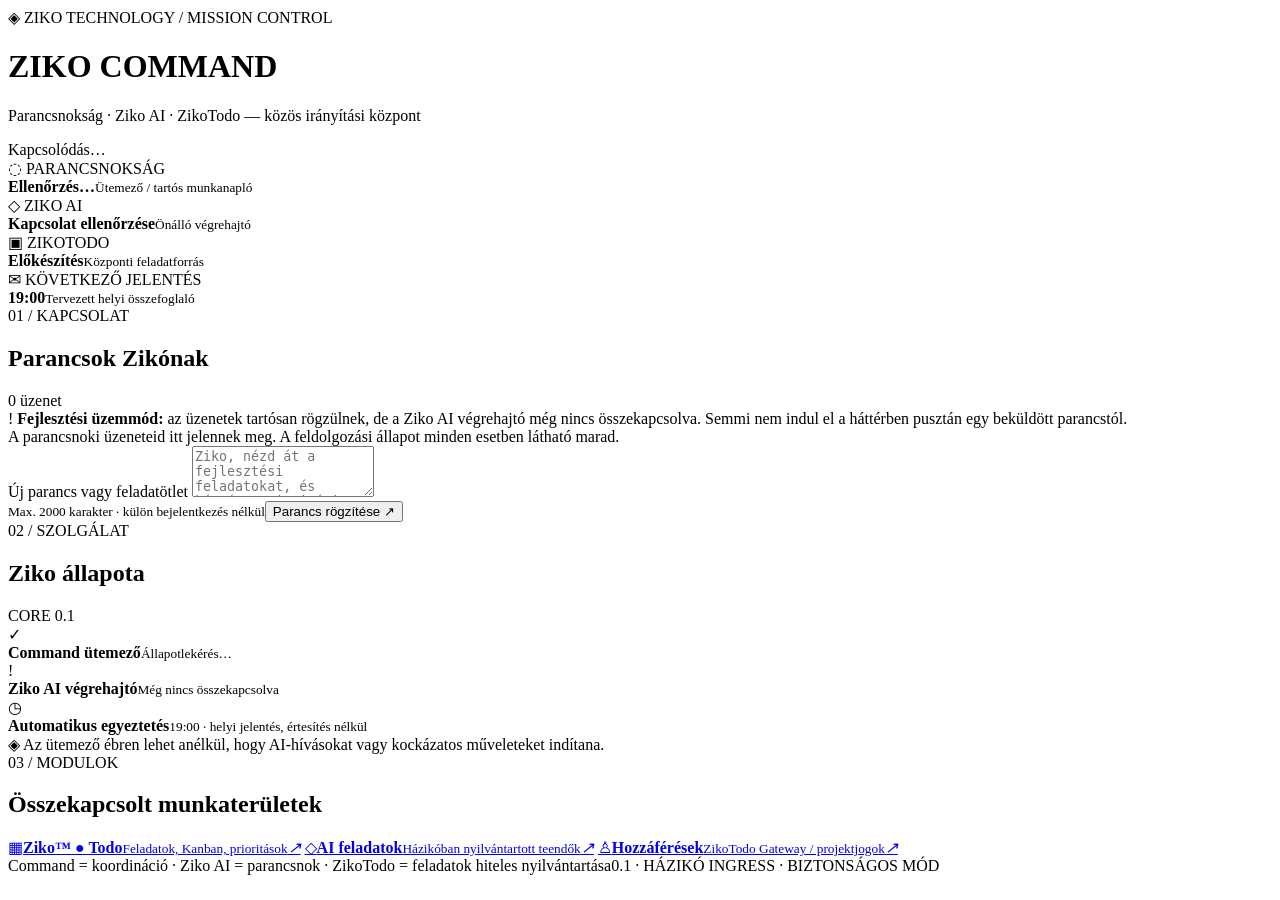
==== ziko_command/web/index.html @ 160db227 "feat(ziko-command): responsive mission-control interface index.html" ====
<!doctype html>
<html lang="hu">
<head>
<meta charset="utf-8">
<meta name="viewport" content="width=device-width,initial-scale=1">
<meta name="theme-color" content="#080f19">
<title>ZIKO Command · Parancsnokság</title>
<link rel="stylesheet" href="style.css">
<script src="app.js" defer></script>
</head>
<body>
<main class="shell">
  <header class="top">
    <div class="identity">
      <div class="kicker"><span class="mark">◈</span> ZIKO TECHNOLOGY / MISSION CONTROL</div>
      <h1>ZIKO <span>COMMAND</span></h1>
      <p>Parancsnokság · Ziko AI · ZikoTodo — közös irányítási központ</p>
    </div>
    <div class="topStatus"><span class="pulse" id="pulse-dot"></span><span id="pulse-title">Kapcsolódás…</span></div>
  </header>

  <section class="tiles" aria-label="Állapotok">
    <article class="tile cyan"><div class="tileLabel">◌ PARANCSNOKSÁG</div><strong id="engine-state">Ellenőrzés…</strong><small>Ütemező / tartós munkanapló</small></article>
    <article class="tile violet"><div class="tileLabel">◇ ZIKO AI</div><strong id="ai-state">Kapcsolat ellenőrzése</strong><small>Önálló végrehajtó</small></article>
    <article class="tile gold"><div class="tileLabel">▣ ZIKOTODO</div><strong id="todo-state">Előkészítés</strong><small>Központi feladatforrás</small></article>
    <article class="tile green"><div class="tileLabel">✉ KÖVETKEZŐ JELENTÉS</div><strong id="digest-time">19:00</strong><small>Tervezett helyi összefoglaló</small></article>
  </section>

  <div class="content">
    <section class="panel primary">
      <div class="sectionHead"><div><span class="micro">01 / KAPCSOLAT</span><h2>Parancsok Zikónak</h2></div><span class="pill" id="inbox-count">0 üzenet</span></div>
      <div class="disclosure" role="note"><span class="disclosure-icon">!</span>
        <span><b>Fejlesztési üzemmód:</b> az üzenetek tartósan rögzülnek, de a Ziko AI végrehajtó még nincs összekapcsolva. Semmi nem indul el a háttérben pusztán egy beküldött parancstól.</span></div>
      <div class="feed" id="feed" aria-live="polite">
        <div class="placeholder">A parancsnoki üzeneteid itt jelennek meg. A feldolgozási állapot minden esetben látható marad.</div>
      </div>
      <form id="form" class="composer">
        <label for="message">Új parancs vagy feladatötlet</label>
        <textarea id="message" maxlength="2000" rows="3" placeholder="Ziko, nézd át a fejlesztési feladatokat, és készíts prioritási javaslatot…" required></textarea>
        <div class="composeActions"><small>Max. 2000 karakter · külön bejelentkezés nélkül</small><button type="submit" id="send">Parancs rögzítése <span>↗</span></button></div>
      </form>
      <div class="notice" id="notice" role="status"></div>
    </section>

    <aside class="side">
      <section class="panel pulsePanel">
        <div class="sectionHead"><div><span class="micro">02 / SZOLGÁLAT</span><h2>Ziko állapota</h2></div><span class="chip">CORE 0.1</span></div>
        <div class="statusRow"><span class="statusGlyph green">✓</span><div><strong>Command ütemező</strong><small id="last-heartbeat">Állapotlekérés…</small></div></div>
        <div class="statusRow"><span class="statusGlyph amber">!</span><div><strong>Ziko AI végrehajtó</strong><small id="executor-detail">Még nincs összekapcsolva</small></div></div>
        <div class="statusRow"><span class="statusGlyph violet">◷</span><div><strong>Automatikus egyeztetés</strong><small id="digest-detail">19:00 · helyi jelentés, értesítés nélkül</small></div></div>
        <div class="divider"></div>
        <div class="policy">◈ Az ütemező ébren lehet anélkül, hogy AI-hívásokat vagy kockázatos műveleteket indítana.</div>
      </section>

      <section class="panel linksPanel">
        <div class="sectionHead"><div><span class="micro">03 / MODULOK</span><h2>Összekapcsolt munkaterületek</h2></div></div>
        <a href="/ziko-todo/attekintes" class="module"><span class="moduleIcon">▦</span><span><strong>Ziko™ ● Todo</strong><small>Feladatok, Kanban, prioritások</small></span><i>↗</i></a>
        <a href="/ziko-todo/ai" class="module"><span class="moduleIcon">◇</span><span><strong>AI feladatok</strong><small>Házikóban nyilvántartott teendők</small></span><i>↗</i></a>
        <a href="/ziko-todo/hozzaferesek" class="module"><span class="moduleIcon">♙</span><span><strong>Hozzáférések</strong><small>ZikoTodo Gateway / projektjogok</small></span><i>↗</i></a>
      </section>
    </aside>
  </div>

  <footer><span>Command = koordináció · Ziko AI = parancsnok · ZikoTodo = feladatok hiteles nyilvántartása</span><span class="footRight">0.1 · HÁZIKÓ INGRESS · BIZTONSÁGOS MÓD</span></footer>
</main>
</body></html>
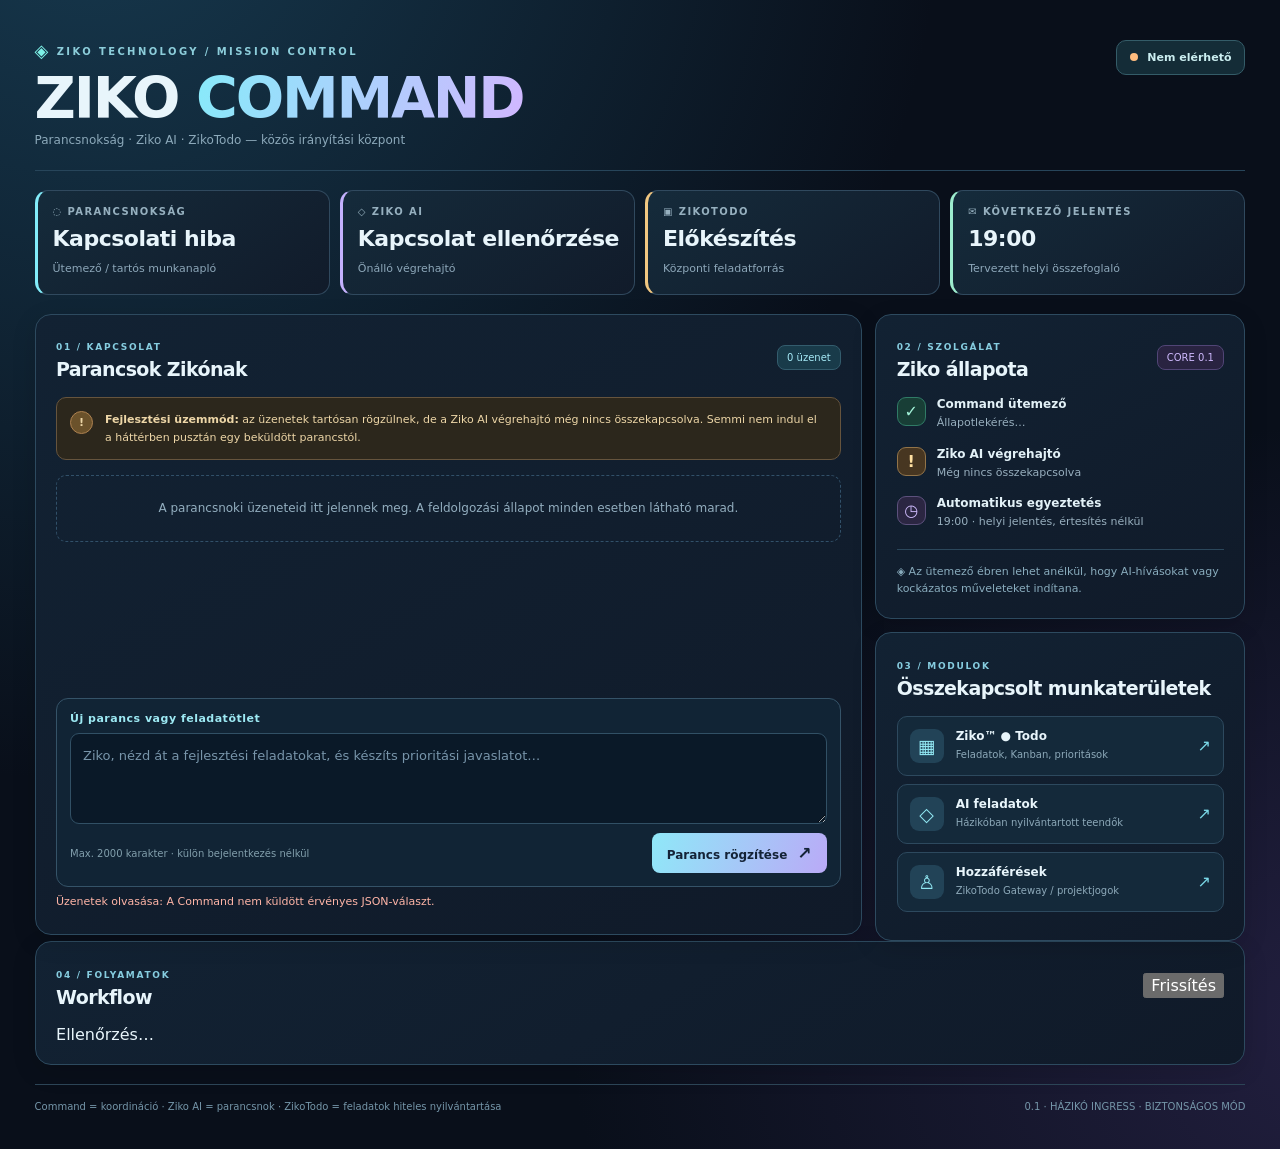
==== commit 1a50fef8: "Command 0.2 rc1: owner-only Workflow monitor and docs (ziko_command/web/index.html)" ====
--- a/ziko_command/web/index.html
+++ b/ziko_command/web/index.html
@@ -61,6 +61,16 @@
     </aside>
   </div>
 
+  <section class="panel wf-board" aria-label="Workflow felügyelet">
+    <div class="sectionHead">
+      <div><span class="micro">04 / FOLYAMATOK</span><h2>Workflow</h2></div>
+      <button id="wf-refresh" type="button" class="wf-control">Frissítés</button>
+    </div>
+    <div id="wf-state" class="wf-status" role="status">Ellenőrzés…</div>
+    <div id="wf-agents" class="wf-agents"></div>
+    <div id="wf-jobs" class="wf-jobs"></div>
+  </section>
   <footer><span>Command = koordináció · Ziko AI = parancsnok · ZikoTodo = feladatok hiteles nyilvántartása</span><span class="footRight">0.1 · HÁZIKÓ INGRESS · BIZTONSÁGOS MÓD</span></footer>
 </main>
 </body></html>
+
--- a/ziko_command/web/style.css
+++ b/ziko_command/web/style.css
@@ -0,0 +1,68 @@
+:root{color-scheme:dark;--bg:#080e17;--panel:#111d2c;--line:#294258;--text:#e8f5fb;--muted:#8ca9ba;--cyan:#82ecfa;--violet:#c4b1fd;--gold:#f1c781;--green:#9decce}
+*{box-sizing:border-box}
+body{margin:0;min-height:100vh;background:radial-gradient(ellipse at 7% -15%,#173b51,transparent 51%),radial-gradient(ellipse at 110% 90%,#242042,transparent 42%),#090f1a;font-family:Inter,"Segoe UI",system-ui,sans-serif;color:var(--text)}
+button,textarea{font:inherit}button:focus-visible,textarea:focus-visible,a:focus-visible{outline:2px solid var(--cyan);outline-offset:3px}
+.shell{max-width:1540px;margin:0 auto;padding:clamp(13px,2.7vw,35px)}
+.top{display:flex;justify-content:space-between;align-items:flex-start;gap:14px;padding:5px 0 23px;border-bottom:1px solid #27455a;flex-wrap:wrap}
+.kicker{color:#8ccdda;font-size:10px;font-weight:850;letter-spacing:2.4px}
+.mark{color:#7df1e7;font-size:18px;vertical-align:-2px}
+h1{font-weight:900;line-height:1.04;font-size:clamp(31px,5.5vw,57px);letter-spacing:-2.2px;margin:8px 0 5px}
+h1 span{background:linear-gradient(105deg,#87eafa,#d1b7ff);color:transparent;-webkit-background-clip:text;background-clip:text}
+.top p{color:var(--muted);font-size:12px;margin:0}
+.topStatus{display:flex;gap:9px;align-items:center;color:#cbeef0;background:#142c37;border:1px solid #345c68;padding:10px 13px;border-radius:10px;font-size:11px;font-weight:750}
+.pulse{width:8px;height:8px;border-radius:50%;background:#839dac;flex:none}
+.pulse.online{background:#65e8be;box-shadow:0 0 10px #65e8be88}.pulse.offline{background:#ffbd7f}
+.tiles{display:grid;grid-template-columns:repeat(4,minmax(0,1fr));gap:10px;margin:19px 0}
+.tile{min-height:105px;padding:15px;border:1px solid #30495e;background:linear-gradient(145deg,#152b3b,#111b2a);border-radius:13px;border-left:3px solid #90ddf1}
+.tile.cyan{border-left-color:var(--cyan)}.tile.violet{border-left-color:var(--violet)}.tile.gold{border-left-color:var(--gold)}.tile.green{border-left-color:var(--green)}
+.tileLabel{color:#96b0bf;font-size:10px;letter-spacing:1.4px;font-weight:800}
+.tile strong{display:block;font-size:clamp(16px,1.9vw,22px);margin:9px 0 6px;letter-spacing:-.5px}
+.tile small{color:#8da7b9;font-size:11px}
+.content{display:grid;grid-template-columns:minmax(0,1.9fr) minmax(285px,.85fr);gap:13px;align-items:start}
+.panel{border:1px solid #2d4a5f;background:linear-gradient(150deg,#122233,#101a29);border-radius:16px;padding:clamp(13px,1.6vw,21px);box-shadow:0 7px 25px #0002}
+.panel.primary{min-height:590px}
+.side{display:grid;gap:13px}
+.sectionHead{display:flex;justify-content:space-between;gap:12px;align-items:center;margin-bottom:17px}
+.sectionHead h2{font-size:19px;letter-spacing:-.6px;margin:4px 0 0}
+.micro{font-weight:800;color:#86cde0;letter-spacing:1.7px;font-size:9px}
+.pill,.chip{font-size:10px;color:#a6eaf7;border-radius:8px;padding:6px 9px;border:1px solid #335c6d;background:#193b4a}
+.chip{color:#ceb9fd;border-color:#514576;background:#292341}
+.disclosure{display:flex;align-items:flex-start;gap:12px;background:#2c271c;border:1px solid #66543d;color:#edd6a7;border-radius:10px;padding:13px;font-size:11px;line-height:1.6}
+.disclosure-icon{background:#6b522b;border:1px solid #ad8150;font-weight:900;display:inline-flex;justify-content:center;align-items:center;border-radius:50%;height:23px;width:23px;flex:none}
+.feed{min-height:238px;max-height:420px;overflow:auto;display:flex;gap:9px;flex-direction:column;align-items:stretch;padding:15px 0;scrollbar-width:thin}
+.placeholder{border:1px dashed #315069;border-radius:10px;padding:22px 15px;text-align:center;color:#93aebf;font-size:12px;line-height:1.7}
+.msg{border:1px solid #344d62;border-radius:12px;padding:12px 14px;background:#16283a}
+.msg .msgHeader{display:flex;justify-content:space-between;gap:8px;align-items:center;color:#85d9e9;font-weight:800;font-size:11px;margin-bottom:6px}
+.msg .body{white-space:pre-wrap;overflow-wrap:anywhere;color:#e8f5fa;font-size:13px;line-height:1.55}
+.msg .meta{margin-top:7px;color:#aec0c8;font-size:10px}
+.composer{border:1px solid #355368;background:#112435;border-radius:12px;padding:13px}
+.composer label{display:block;color:#9de9f3;font-size:11px;font-weight:800;margin-bottom:8px;letter-spacing:.5px}
+textarea{display:block;width:100%;resize:vertical;min-height:91px;max-height:300px;border:1px solid #315065;background:#0a1928;color:#e6f5fd;border-radius:9px;padding:12px;font-size:13px;line-height:1.55;outline:0}
+textarea:focus{border-color:#8eeaf8;box-shadow:0 0 0 2px #70ecff24}
+textarea::placeholder{color:#7895aa}
+.composeActions{display:flex;justify-content:space-between;align-items:center;gap:8px;margin-top:9px;flex-wrap:wrap}
+.composeActions small{color:#829fac;font-size:10px}
+button{cursor:pointer}
+#send{border:0;border-radius:8px;padding:10px 15px;min-height:37px;background:linear-gradient(110deg,#8fe8f8,#baaaf7);color:#142337;font-weight:900;font-size:12px}
+#send:hover{filter:brightness(1.12)}#send:disabled{opacity:.45;cursor:not-allowed}
+#send span{font-size:17px;margin-left:6px}
+.notice{min-height:18px;margin-top:8px;color:#a8efd9;font-size:11px}
+.notice.error{color:#ffb5a7}
+.statusRow{display:flex;align-items:flex-start;gap:11px;margin:15px 0}
+.statusRow strong,.statusRow small{display:block}
+.statusRow strong{font-size:12px;color:#e2f1f7}
+.statusRow small{font-size:11px;margin-top:4px;line-height:1.5;color:#98afbe}
+.statusGlyph{display:flex;width:29px;height:29px;align-items:center;justify-content:center;border-radius:9px;border:1px solid #4c6176;flex:none;background:#1a3241;font-weight:900}
+.statusGlyph.green{color:#a2f2d8;border-color:#307b66;background:#183e36}
+.statusGlyph.amber{color:#ffe0a1;border-color:#927449;background:#473621}
+.statusGlyph.violet{color:#d1bdff;border-color:#5d517d;background:#2b2642}
+.divider{border-top:1px solid #2b475b;margin:18px 0 13px}
+.policy{color:#89acbd;line-height:1.6;font-size:11px}
+.module{display:flex;align-items:center;gap:12px;text-decoration:none;color:inherit;border:1px solid #2d495e;border-radius:10px;padding:12px;margin:8px 0;background:#14293a}
+.module:hover{border-color:#6dbbd1;background:#19384a}.moduleIcon{display:inline-flex;align-items:center;justify-content:center;border-radius:9px;width:34px;height:34px;background:#224357;color:#92e8f3;font-size:19px;flex:none}
+.module>span:nth-child(2){flex:1;min-width:0}.module strong,.module small{display:block}
+.module strong{font-size:12px}.module small{color:#8da9b9;font-size:10px;line-height:1.5;margin-top:4px}.module i{font-style:normal;color:#7bd9e8}
+footer{display:flex;justify-content:space-between;gap:10px;color:#7596a9;font-size:10px;border-top:1px solid #2c4456;margin-top:19px;padding-top:14px;flex-wrap:wrap;line-height:1.5}
+@media(max-width:1060px){.tiles{grid-template-columns:repeat(2,minmax(0,1fr))}.content{grid-template-columns:minmax(0,1fr)}.side{grid-template-columns:1fr 1fr}.panel.primary{min-height:0}}
+@media(max-width:640px){.shell{padding:12px}.top{padding-bottom:14px;gap:10px}.topStatus{padding:8px 10px}.tiles{gap:7px;margin:12px 0}.tile{min-height:94px;padding:11px}.tile strong{font-size:16px}.tileLabel{font-size:9px;letter-spacing:.8px}.tile small{font-size:10px}.content{gap:9px}.side{grid-template-columns:1fr;gap:9px}.panel{padding:13px}.sectionHead h2{font-size:17px}.feed{min-height:155px;max-height:280px}.composer{padding:10px}footer{margin-top:14px}}
+@media(prefers-reduced-motion:reduce){*,*::before,*::after{transition:none!important;animation:none!important}}
